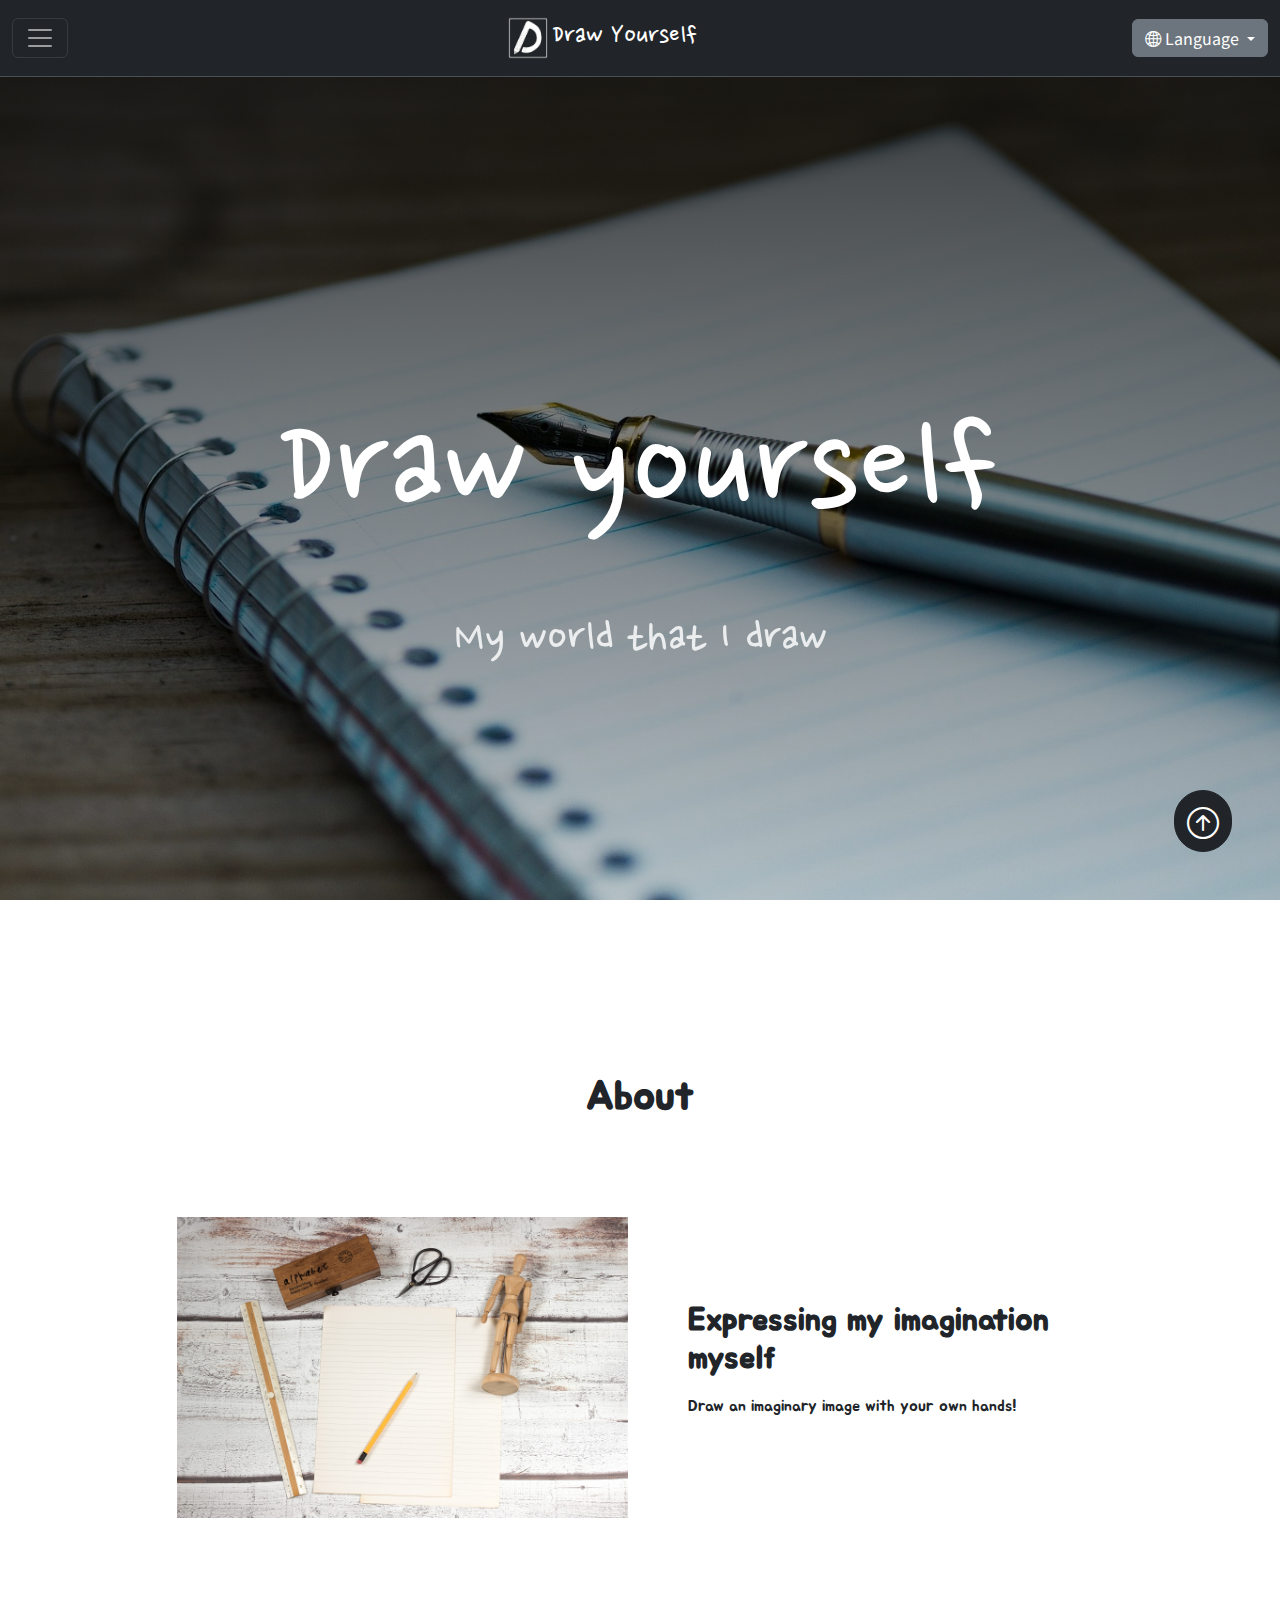
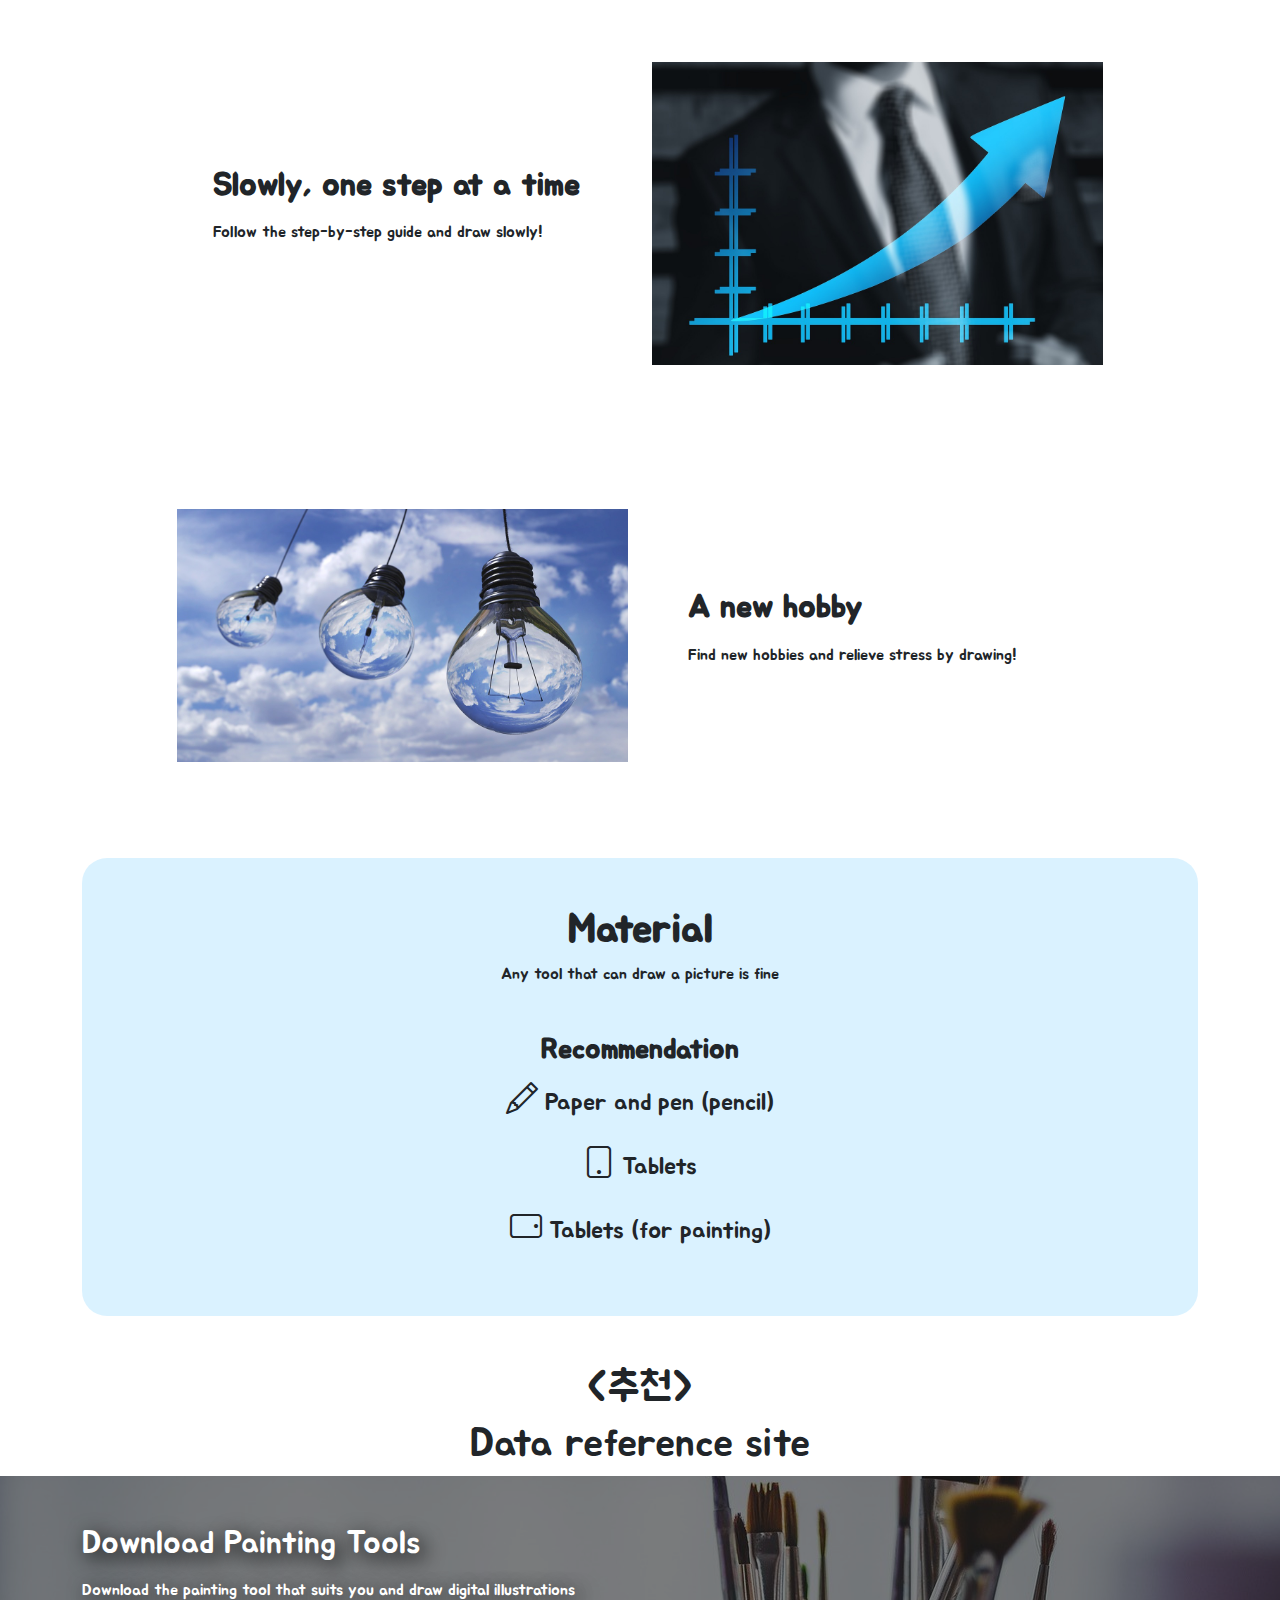
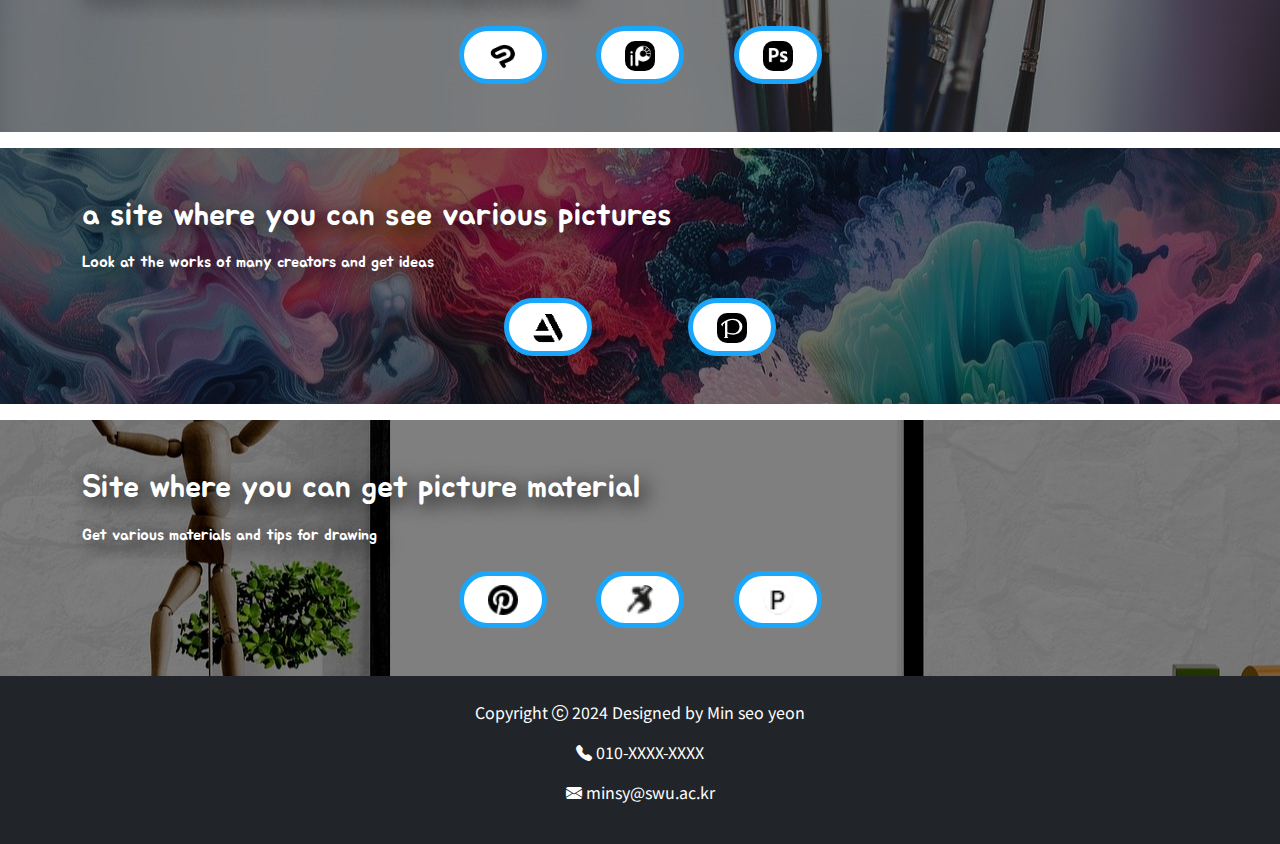
==== en/index-en.html @ 5e22a4da "Add files via upload" ====
<!doctype html>
<html lang="en">

<!-- head 시작 -->
<head>
  <meta charset="utf-8">
  <meta name="viewport" content="width=device-width, initial-scale=1">
  <title>Draw Yourself</title>
  <link rel="icon" href="images/Logo-black-square.png"> 
  <link href="https://cdn.jsdelivr.net/npm/bootstrap@5.3.3/dist/css/bootstrap.min.css" rel="stylesheet" 
    ntegrity="sha384-QWTKZyjpPEjISv5WaRU9OFeRpok6YctnYmDr5pNlyT2bRjXh0JMhjY6hW+ALEwIH" crossorigin="anonymous">
  <link rel="stylesheet" href="https://cdn.jsdelivr.net/npm/bootstrap-icons@1.9.1/font/bootstrap-icons.css">
  <link rel="stylesheet" href="style-en.css">

  <link rel="preconnect" href="https://fonts.googleapis.com">
  <link rel="preconnect" href="https://fonts.gstatic.com" crossorigin>
  <link href="https://fonts.googleapis.com/css2?family=Jua&family=Nanum+Pen+Script&family=Noto+Sans+KR:wght@100..900&display=swap"
    rel="stylesheet">
</head>
<!-- head 종료 -->

<body data-bs-spy="scroll" data-bs-target="#nav-menu">
  
      <!-- 네비게이션 시작 -->
      <div class="collapse" id="navbarToggleExternalContent" data-bs-theme="dark">
      </div>

      <nav class="navbar sticky-top bg-dark border-bottom border-body" data-bs-theme="dark">
        <div class="container-fluid">
          <button class="navbar-toggler" type="button" data-bs-toggle="offcanvas" data-bs-target="#offcanvasNavbar" aria-controls="offcanvasNavbar" aria-label="Toggle navigation">
            <span class="navbar-toggler-icon"></span>
          </button>
          <div class="offcanvas offcanvas-start" tabindex="-1" id="offcanvasNavbar" aria-labelledby="offcanvasNavbarLabel">
            <div class="offcanvas-header">
              <h3 class="offcanvas-title" id="offcanvasNavbarLabel">Category</h3>
              <button type="button" class="btn-close" data-bs-dismiss="offcanvas" aria-label="Close"></button>
            </div>
            <div class="offcanvas-body">
              <ul class="navbar-nav justify-content-end flex-grow-1 pe-3">
                <li class="nav-item">
                  <a class="nav-link active mb-3" style="font-size: 1.5rem;" aria-current="page" href="index-en.html">About</a>
                </li>         
                <li class="nav-item">
                  <a class="nav-link active mb-3" style="font-size: 1.2rem;" aria-current="page" href="main-en.html">Home</a>
                </li>
                <hr>
                <li class="nav-item">
                  <a class="nav-link active" aria-current="page" href="basic-en.html">Basic</a>
                </li>
                <li class="nav-item">
                  <a class="nav-link active" aria-current="page" href="medium-en.html">Medium</a>
                </li>
                <li class="nav-item">
                  <a class="nav-link active" aria-current="page" href="high-en.html">High</a>
                </li>
                <hr>
                <li class="nav-item">
                  <a class="nav-link active" aria-current="page" href="mypage-en.html">MyPage</a>
                </li>
                <li class="nav-item">
                  <a class="nav-link active" aria-current="page" href="FAQ-en.html">FAQ</a>
                </li>
              </ul>
            </div>
            
          </div>
          
          <a class="navbar-brand m-auto" href="main-en.html" style="font-family:Nanum Pen Script; font-size: 30px;"><img src="images/Logo-white-square.png" style="width: 50px; height: 50px;">Draw Yourself</a>
          <div class="dropdown">
            <a class="btn btn-secondary dropdown-toggle" href="#" role="button" data-bs-toggle="dropdown" aria-expanded="false">
              <i class="bi bi-globe2"></i> Language
            </a>
          
            <ul class="dropdown-menu">
              <li><a class="dropdown-item" href="../index.html">Kor</a></li>
              <li><a class="dropdown-item" href="index-en.html">Eng</a></li>
            </ul>
          </div>
        </div>
      </nav>
    <!-- 네비게이션 끝 -->

  <!-- 헤더 시작 -->
  <header id="home" class="d-flex flex-column justify-content-center align-items-center vh-100 text-white">

      <p>Draw yourself</p>
      <p style="font-size: 50px; color: rgba(255, 255, 255, 0.825);">My world that I draw</p>

  </header>
  <!-- 헤더 끝 -->
  
  <!-- 사이트 소개 섹션 시작 -->
  <section class="container pt-5" id="about">

      <div class="text-center pt-5">
          <h1 class="fw-bold">About</h1>
      </div>

      <div class="row justify-content-center align-items-center py-5 my-5">

        <div class="col-md-5">
          <img src="images/main2.jpg" alt="메인 이미지1" class="img-fluid">
        </div>

        <div class="col-md-7 col-lg-5 px-lg-5">
            <h2 class="fw-bold mb-3 text-start">Expressing my imagination myself</h2>
            <p>
              Draw an imaginary image with your own hands!
            </p>
        </div>
      </div>

      <div class="row justify-content-center align-items-center py-5 my-5">

        <div class="col-md-7 col-lg-5 px-lg-5">
            <h2 class="fw-bold mb-3 text-start">Slowly, one step at a time</h2>
            <p>
              Follow the step-by-step guide and draw slowly!
            </p>
        </div>

        <div class="col-md-5">
          <img src="images/main3.jpg" alt="메인 이미지2" class="img-fluid">
        </div>
        
      </div>

      <div class="row justify-content-center align-items-center py-5 my-5">

        <div class="col-md-5">
          <img src="images/main4.jpg" alt="메인 이미지3" class="img-fluid">
        </div>

        <div class="col-md-7 col-lg-5 px-lg-5">
            <h2 class="fw-bold mb-3 text-start">A new hobby</h2>
            <p>
              Find new hobbies and relieve stress by drawing!
            </p>
        </div>
      </div>

      <div class="text-center p-5" style="background-color:  #b2e3ff7a; border-radius: 25px;">
        <h1 class="fw-bold">Material</h1>
        <p>
          Any tool that can draw a picture is fine
        </p>
        <h3 class="fw-bold mt-5">Recommendation</h3>
        <p style="font-size: 1.5rem"><i class="bi bi-pencil" style="font-size: 2rem"></i> Paper and pen (pencil)</p>
        <p style="font-size: 1.5rem"><i class="bi bi-tablet" style="font-size: 2rem"></i> Tablets</p>
        <p style="font-size: 1.5rem"><i class="bi bi-tablet-landscape" style="font-size: 2rem"></i> Tablets (for painting)</p>
      </div>

  </section>
  <!-- 사이트 소개 섹션 끝 -->


  <!-- 추천 사이트 설명 -->
  <div class="text-center pt-5">
    <h1 style="font-family:Jua;"><추천></h1>
    <h1 style="font-family:Jua;">Data reference site</h1>
  </div>

  <!-- recommend site 섹션 시작 -->
  <section class="py-5" id="recommend-site" style="background-image: linear-gradient(rgba(0, 0, 0, 0.5), rgba(0, 0, 0, 0.5)), url(images/brush.jpg);">
    <div class="container text-start text-white" style="text-shadow: 5px 5px 20px #000000;">
        <h2 class="mb-3">Download Painting Tools</h2>
        <p>Download the painting tool that suits you and draw digital illustrations</p>
        <div class="d-flex justify-content-evenly px-5 mt-4 w-50 m-auto">
            <a href="https://www.clipstudio.net/kr/" target="_blank" class="btn rounded-pill btn-lg px-4" id="recommend-site-btn">
              <img src="images/site_logo/Clip-Studio-Icon.png" style="width: 30px; height: 30px; border-radius: 10px;" alt="클립스튜디오"></i></a>
            <a href="https://ibispaint.com/" target="_blank" class="btn rounded-pill btn-lg px-4" id="recommend-site-btn">
              <img src="images/site_logo/Ibis-Paint-Icon.png" style="width: 30px; height: 30px; border-radius: 10px;" alt="이비스 페인트"></i></a>
            <a href="https://www.adobe.com/kr/products/photoshop.html" target="_blank" class="btn rounded-pill btn-lg px-4" id="recommend-site-btn">
              <img src="images/site_logo/PhotoShop-Icon.png" style="width: 30px; height: 30px; border-radius: 10px;" alt="포토샵"></i></a>
        </div>
    </div>
  </section>

  <section class="py-5 my-3" id="recommend-site" style="background-image: linear-gradient(rgba(0, 0, 0, 0.5), rgba(0, 0, 0, 0.5)), url(images/paint.jpg);">
    <div class="container text-start text-white" style="text-shadow: 5px 5px 20px #000000;">
        <h2 class="mb-3">a site where you can see various pictures</h2>
        <p>Look at the works of many creators and get ideas</p>
        <div class="d-flex justify-content-evenly px-5 mt-4 w-50 m-auto">
            <a href="https://www.artstation.com/" target="_blank" class="btn rounded-pill btn-lg px-4" id="recommend-site-btn">
              <img src="images/site_logo/ArtStation-Icon.png" style="width: 30px; height: 30px; border-radius: 10px;" alt="아트스테이션"></i></a>
            <a href="https://www.pixiv.net/" target="_blank" class="btn rounded-pill btn-lg px-4" id="recommend-site-btn">
              <img src="images/site_logo/pixiv-Icon.svg" style="width: 30px; height: 30px; border-radius: 10px;" alt="픽시브"></i></a>
        </div>
    </div>
  </section>

  <section class="py-5" id="recommend-site" style="background-image: linear-gradient(rgba(0, 0, 0, 0.5), rgba(0, 0, 0, 0.5)), url(images/frame.jpg);">
    <div class="container text-start text-white" style="text-shadow: 5px 5px 20px #000000;">
        <h2 class="mb-3">Site where you can get picture material</h2>
        <p>Get various materials and tips for drawing</p>
        <div class="d-flex justify-content-evenly px-5 mt-4 w-50 m-auto">
          <a href="https://kr.pinterest.com/" target="_blank" class="btn rounded-pill btn-lg px-4" id="recommend-site-btn">
            <img src="images/site_logo/free-icon-pinterest-logo-25698.png" style="width: 30px; height: 30px; border-radius: 10px;" alt="핀터레스트"></i></a> <!-- Pinterest 아이콘 제작자: Dave Gandy - Flaticon</a> -->
          <a href="https://line-of-action.com/" target="_blank" class="btn rounded-pill btn-lg px-4" id="recommend-site-btn">
            <img src="images/site_logo/Line-Of-Action-Icon.png" style="width: 30px; height: 30px; border-radius: 10px;" alt="Line-Of-Action"></i></a>
          <a href="https://www.posemaniacs.com/" target="_blank" class="btn rounded-pill btn-lg px-4" id="recommend-site-btn">
            <img src="images/site_logo/Posemaniacs-Icon.png" style="width: 30px; height: 30px; border-radius: 10px;" alt="Posemaniacs"></i></a>
        </div>
    </div>
  </section>
  <!-- recommend site 섹션 끝 -->
   

  <!-- 풋터 시작 -->
  <footer class="bg-dark text-white py-4 mb-0">
    <div class="container text-center">
      <p >Copyright <i class="bi bi-c-circle"></i> 2024 Designed by Min seo yeon</p>
      <p>
        <i class="bi bi-telephone-fill" style="font-style: normal;"> 010-XXXX-XXXX</i>
      </p>
      <p>  
      <i class="bi bi-envelope-fill" style="font-style: normal;"> minsy@swu.ac.kr</i>
      </p>
    </div>
  </footer>
  <!-- 풋터 끝 -->
  
<!-- TOP 이동 버튼 시작 -->
<span id="top-link-block" class="fixed-bottom text-end m-5">
  <a href="#top" class="topbtn btn rounded-pill btn-dark">
      <i class="bi bi-arrow-up-circle" style="font-size: 2rem; font-style:bold;"></i>
  </a>
</span>
<!-- TOP 이동 버튼 끝 -->




  <script src="https://cdn.jsdelivr.net/npm/bootstrap@5.3.3/dist/js/bootstrap.bundle.min.js" integrity="sha384-YvpcrYf0tY3lHB60NNkmXc5s9fDVZLESaAA55NDzOxhy9GkcIdslK1eN7N6jIeHz" crossorigin="anonymous"></script>
</body>
</html>
---- en/style-en.css ----
body {
    font-family: 'Noto Sans KR', sans-serif;
}

header {
    background-image: linear-gradient(rgba(0, 0, 0, 0.8), rgba(0, 0, 0, 0.2)), url(images/main1.jpg);
    background-size: cover;
    background-position: center top;
    background-attachment: fixed;
}

#home {
    font-family: 'Nanum Pen Script', cursive;
    font-size: 150px;
}

#main-head{
    background-image: linear-gradient(rgba(0, 0, 0, 0.5), rgba(0, 0, 0, 0.5)), url(images/watercolor-paint.jpg);
    background-size: cover;
    background-position: center top;
    background-attachment: scroll;
    font-family: 'Nanum Pen Script', cursive;
    font-size: 50px;
    text-shadow:1px 1px 10px #000000;
}

/* 추천 사이트 영역 */
#recommend-site {
    background-size: cover;
    background-position: center;
    background-attachment: scroll;
    font-family: 'Jua', cursive;
}

#recommend-site-btn{
    top:50%;
    background-color:#ffffff;
    border-width: 5px;
    border-color: #1AA6FB;
}
#recommend-site-btn:hover{
    top:50%;
    background-color:#b9b9b9;
}

#about {
    font-family: 'Jua', cursive;
}

#step{
    font-family: 'Noto Sans KR', sans-serif;
}
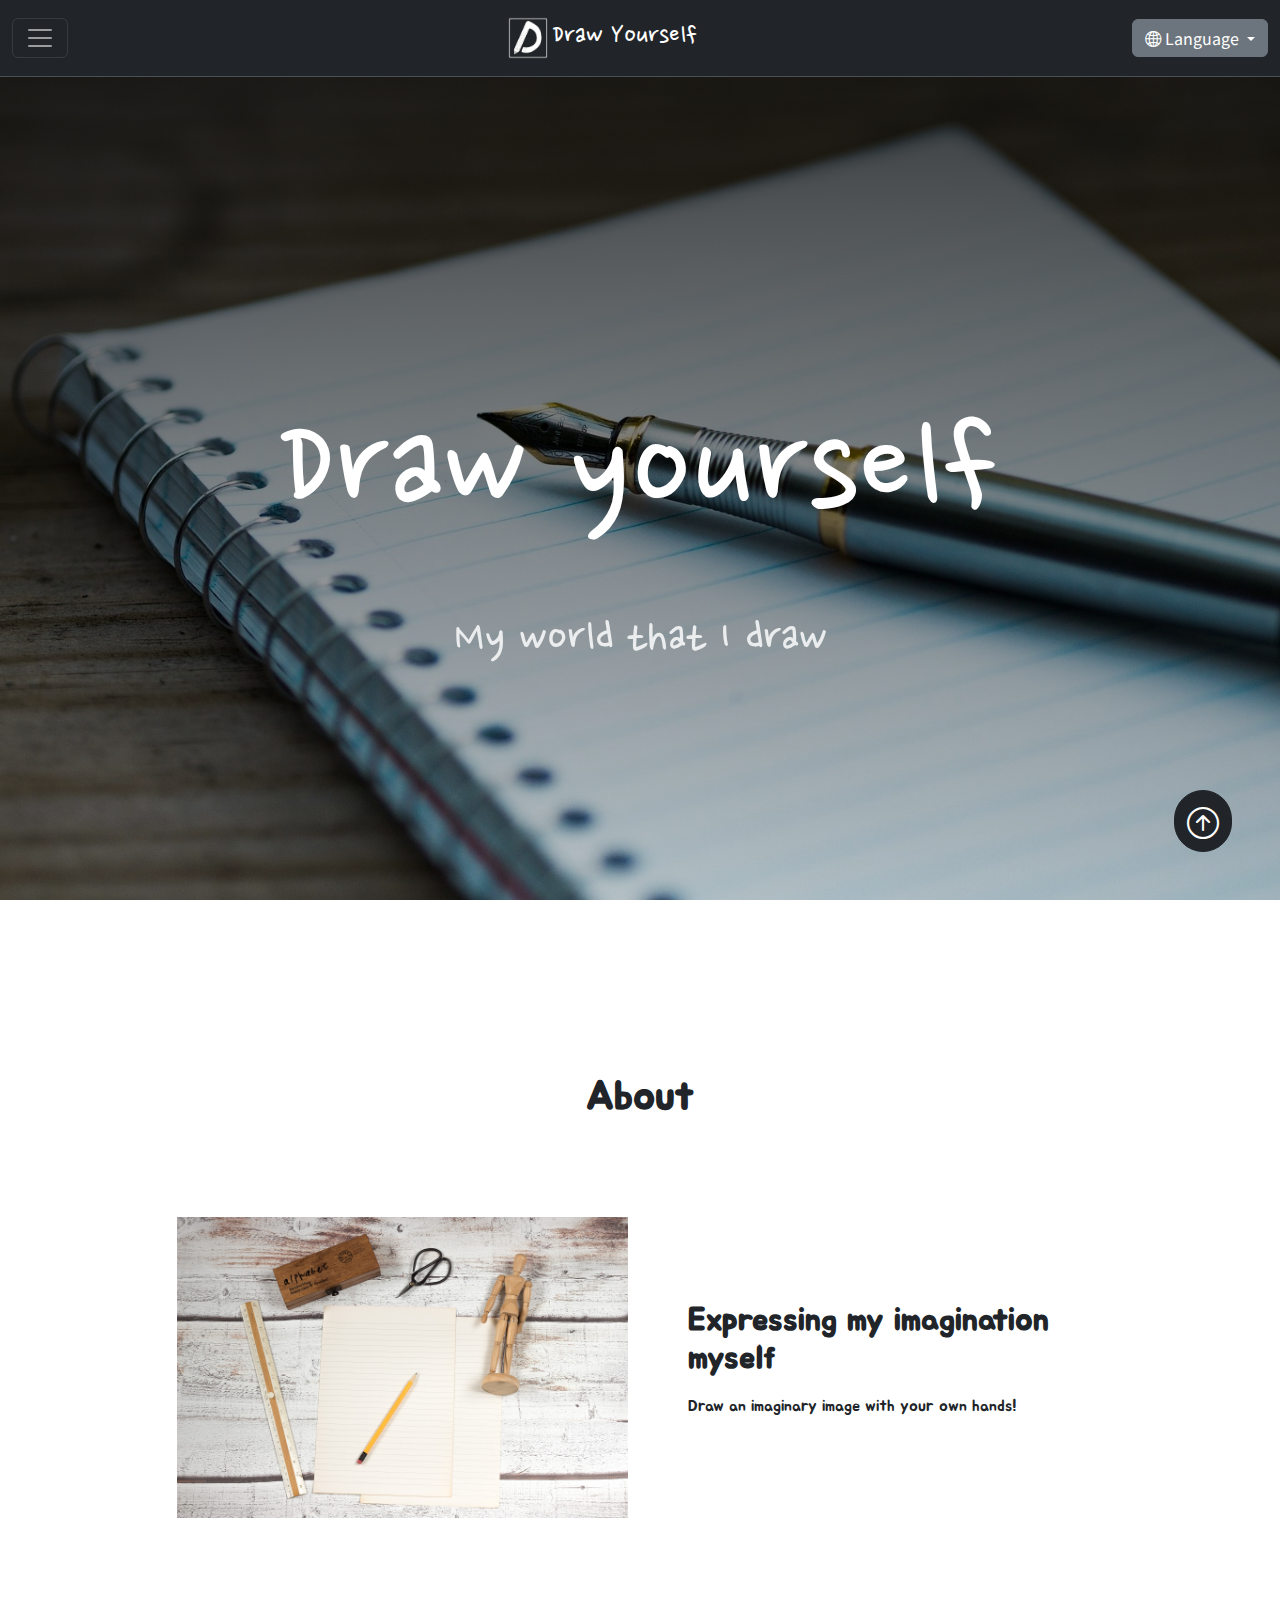
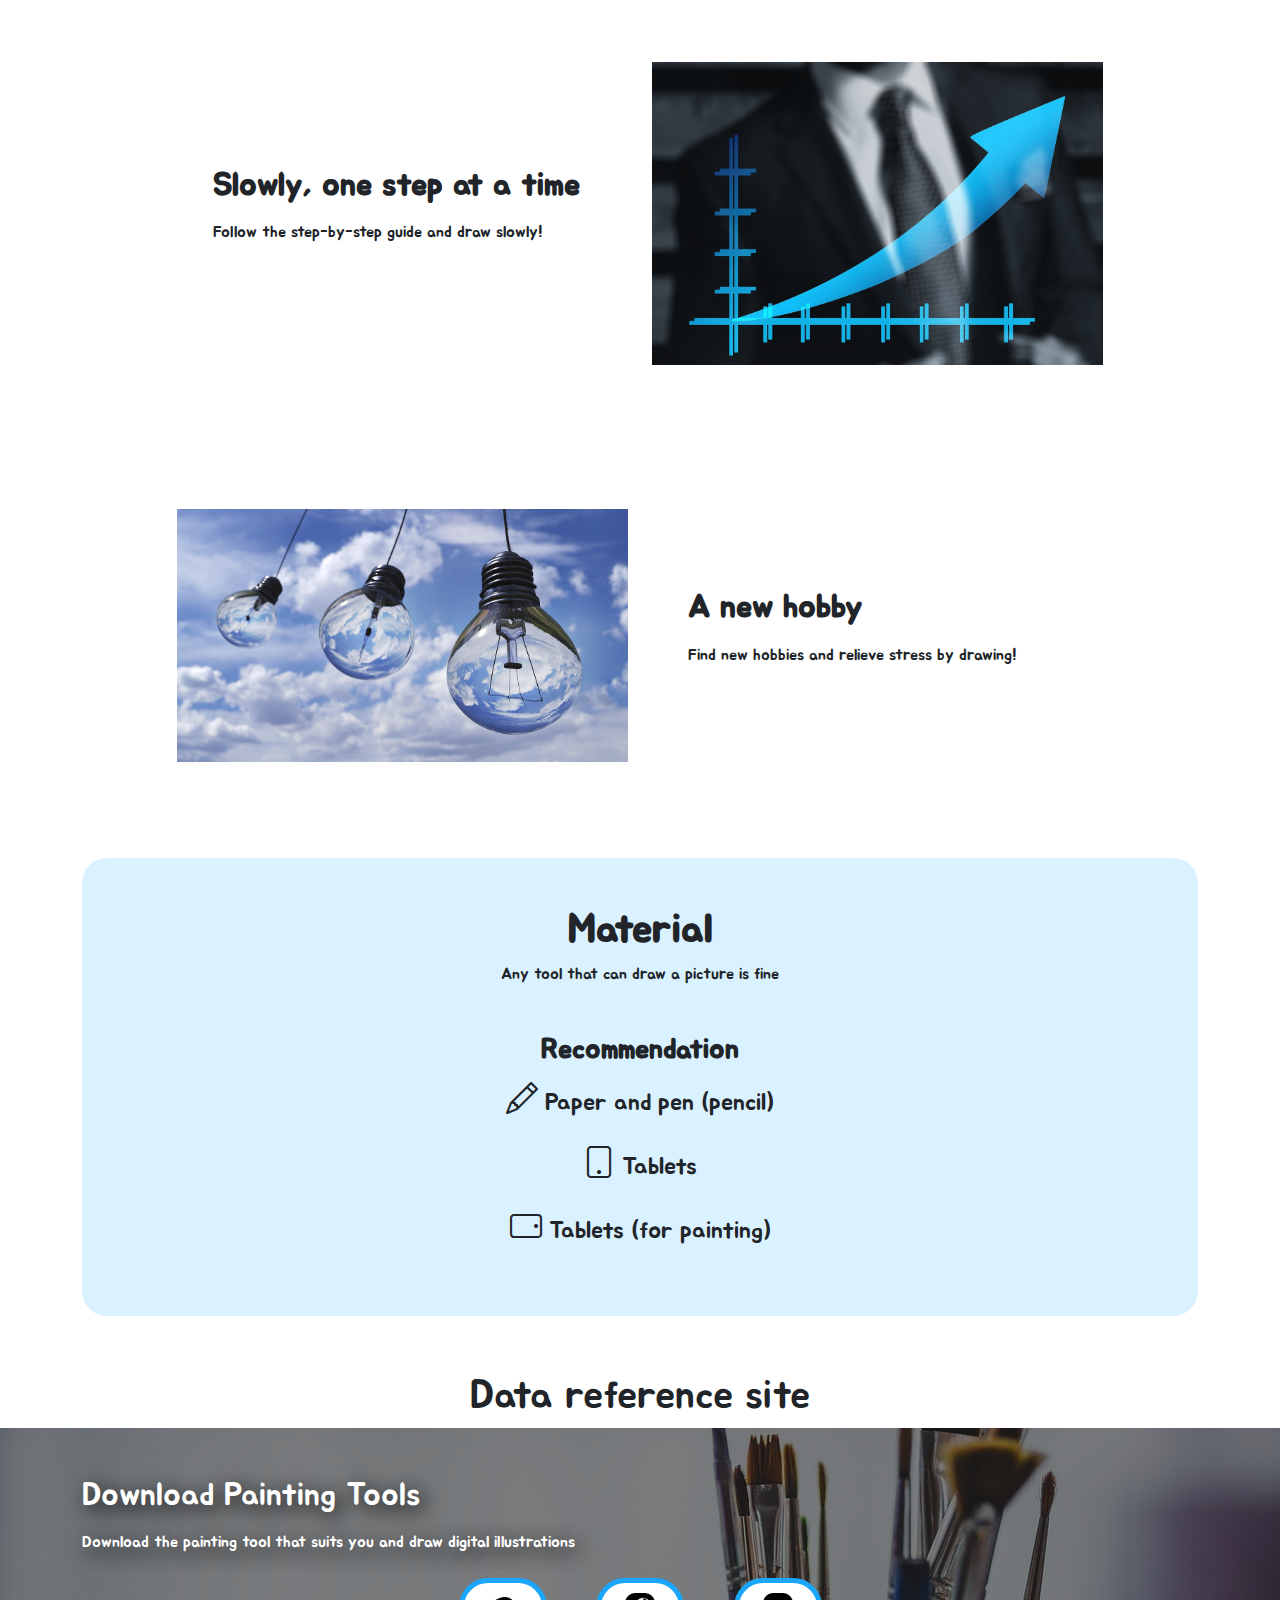
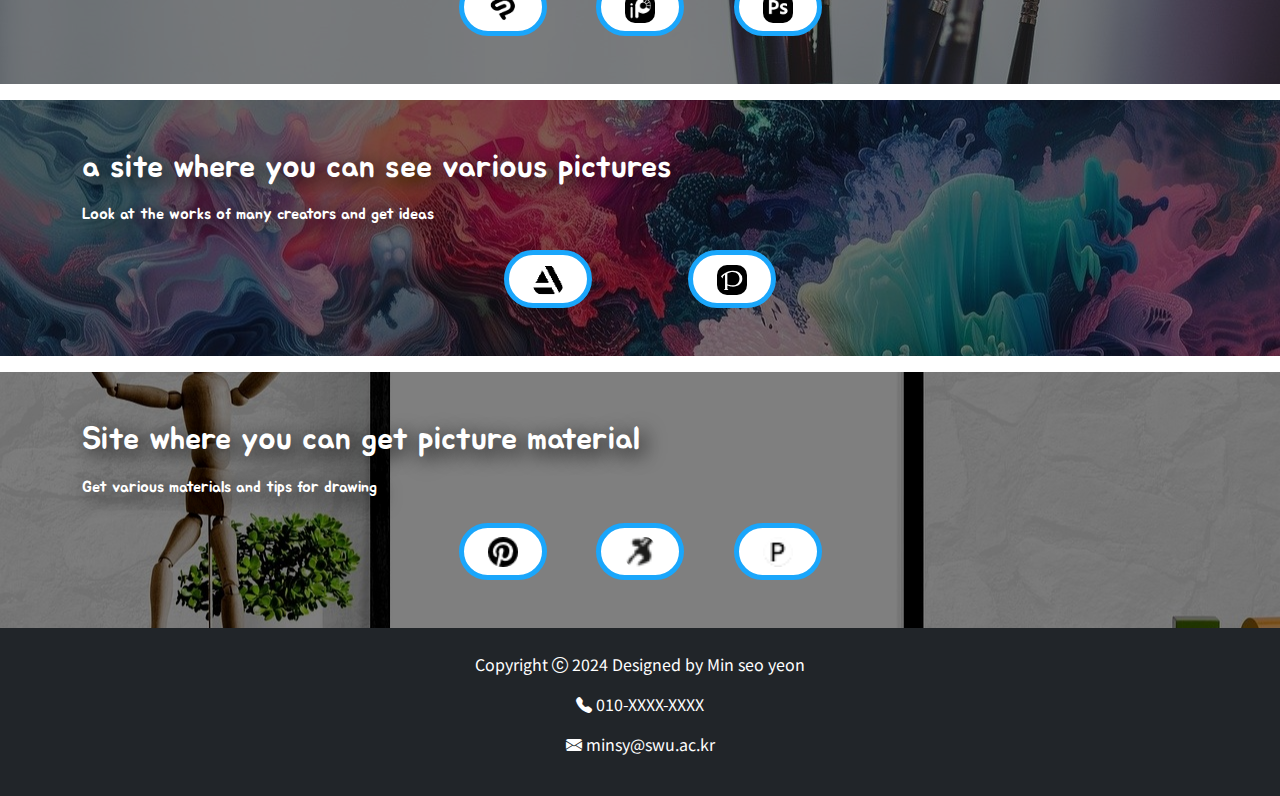
==== commit 2f19b157: "Add files via upload" ====
--- a/en/index-en.html
+++ b/en/index-en.html
@@ -156,7 +156,7 @@
 
   <!-- 추천 사이트 설명 -->
   <div class="text-center pt-5">
-    <h1 style="font-family:Jua;"><추천></h1>
+    <h1 style="font-family:Jua;"><Recommendation></h1>
     <h1 style="font-family:Jua;">Data reference site</h1>
   </div>
 
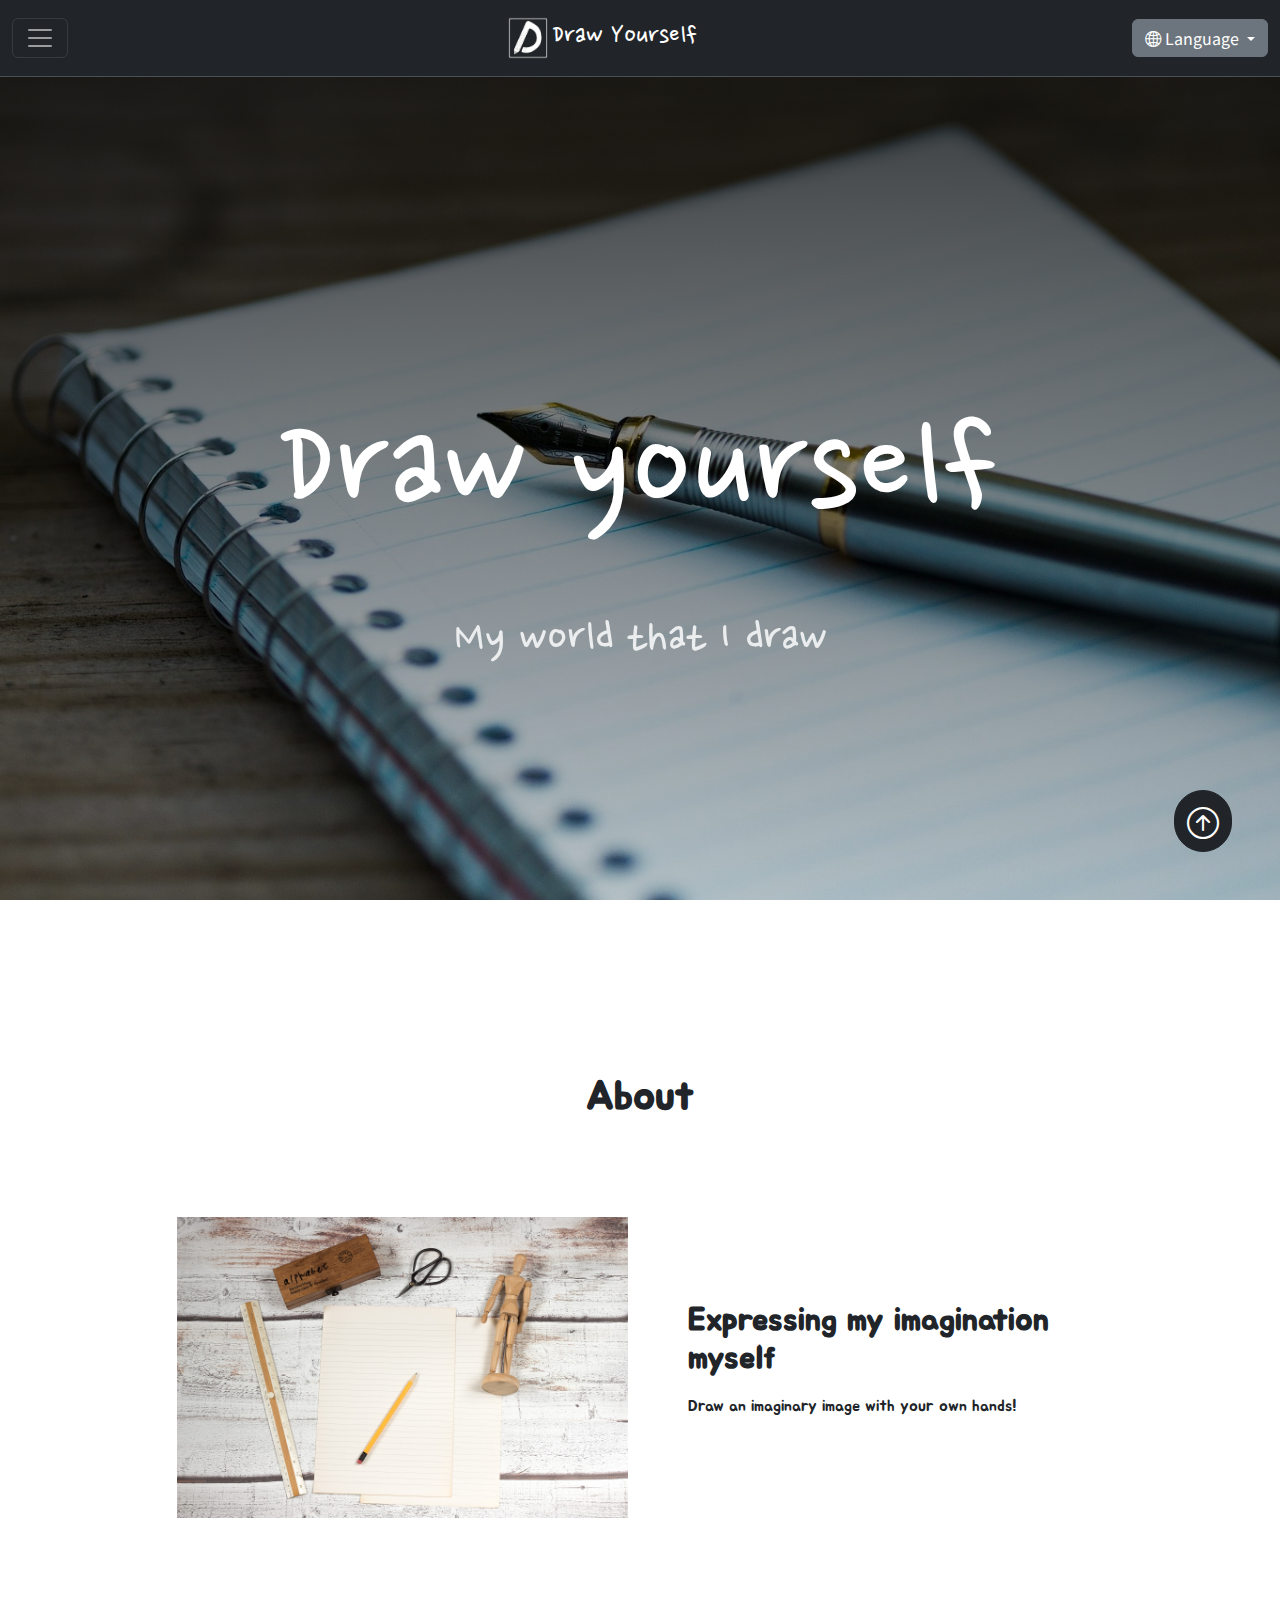
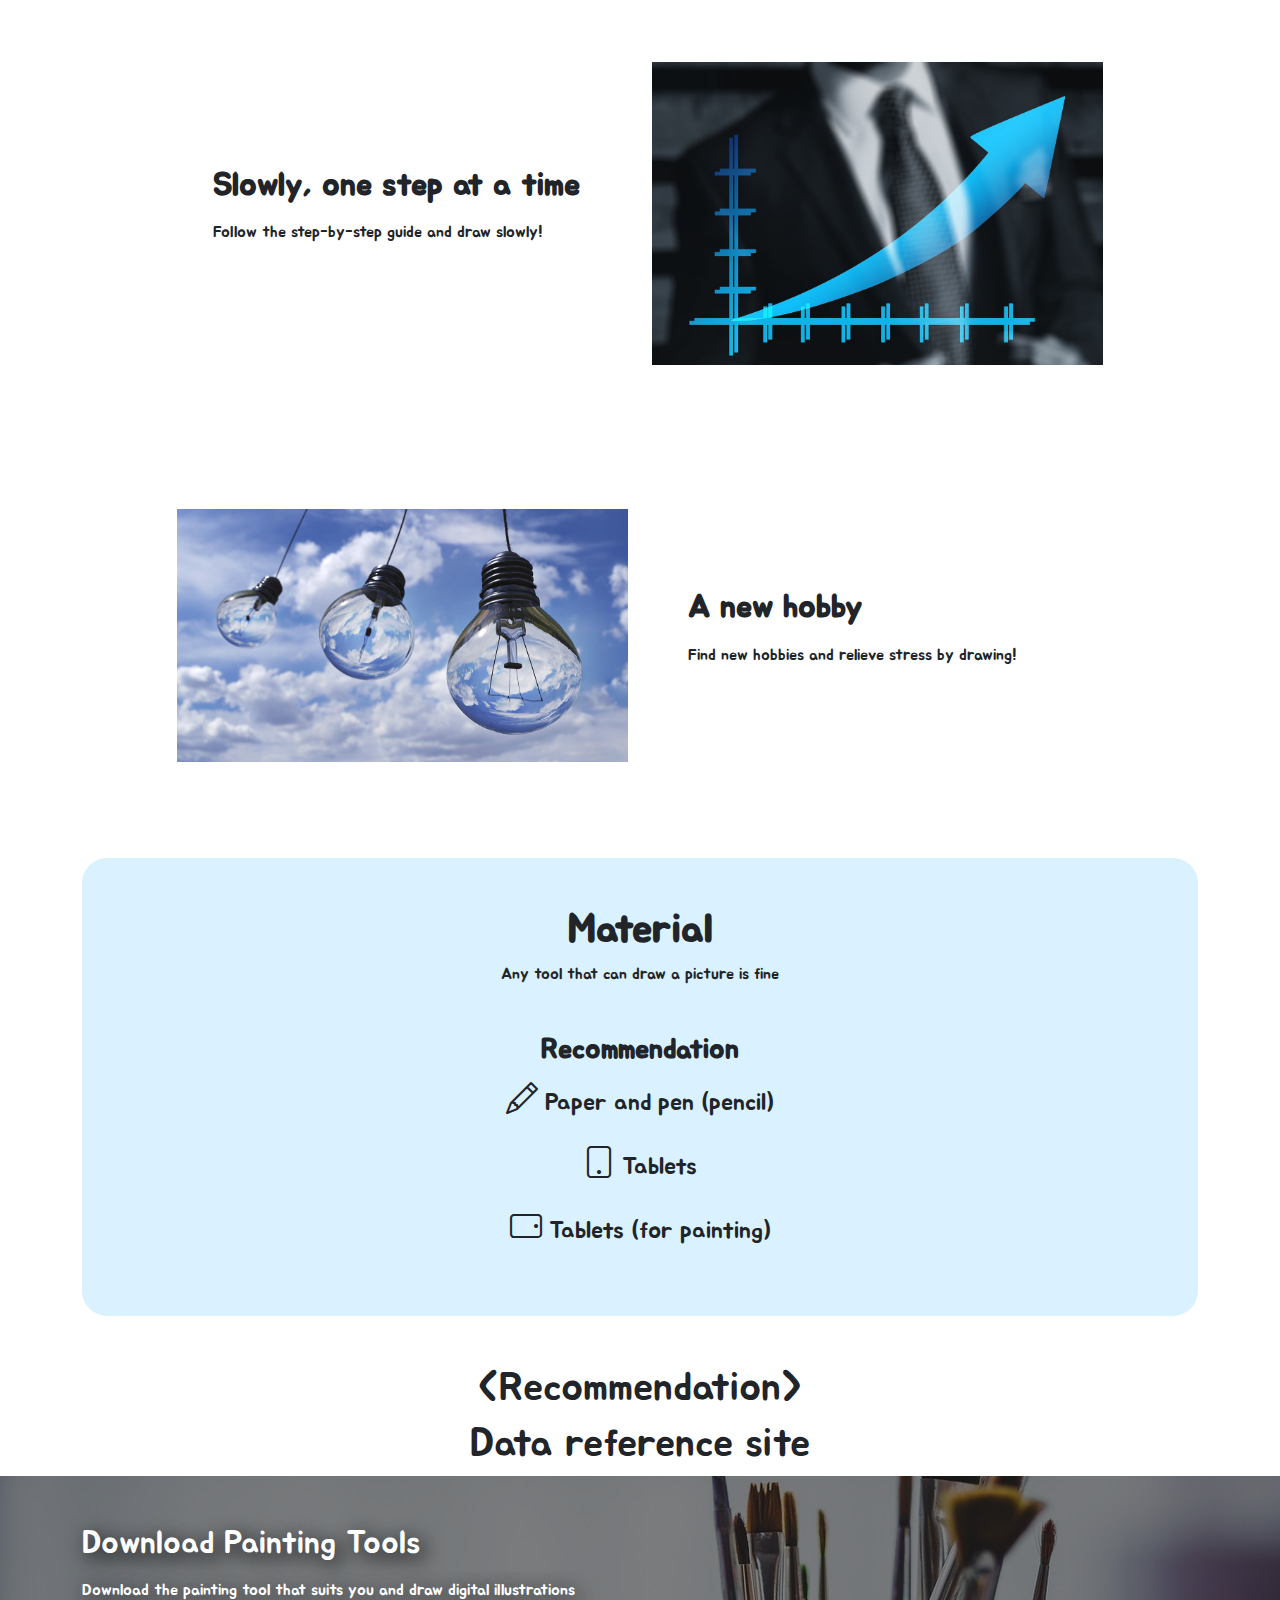
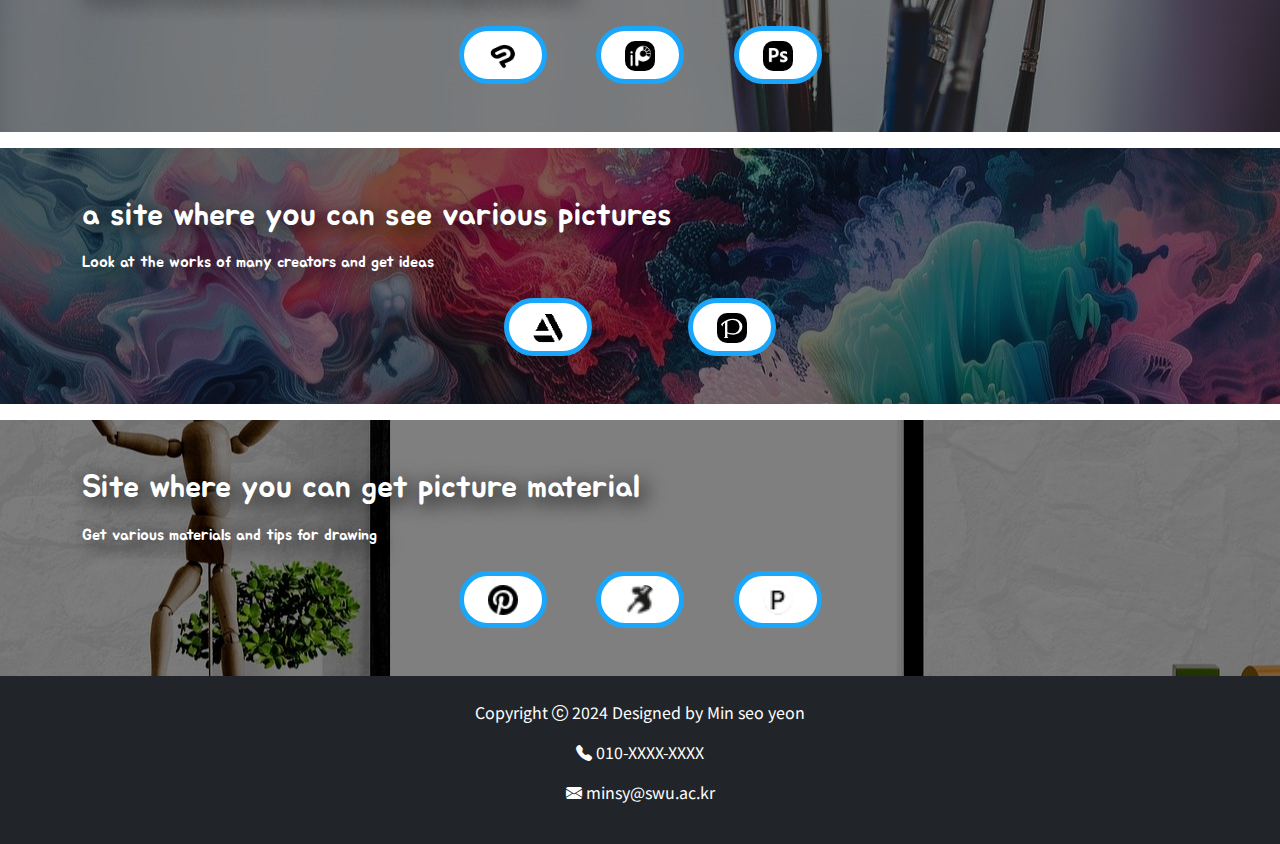
==== commit dfa26571: "Add files via upload" ====
--- a/en/index-en.html
+++ b/en/index-en.html
@@ -156,7 +156,7 @@
 
   <!-- 추천 사이트 설명 -->
   <div class="text-center pt-5">
-    <h1 style="font-family:Jua;"><Recommendation></h1>
+    <h1 style="font-family:Jua;">&lt;Recommendation&gt;</h1>
     <h1 style="font-family:Jua;">Data reference site</h1>
   </div>
 
